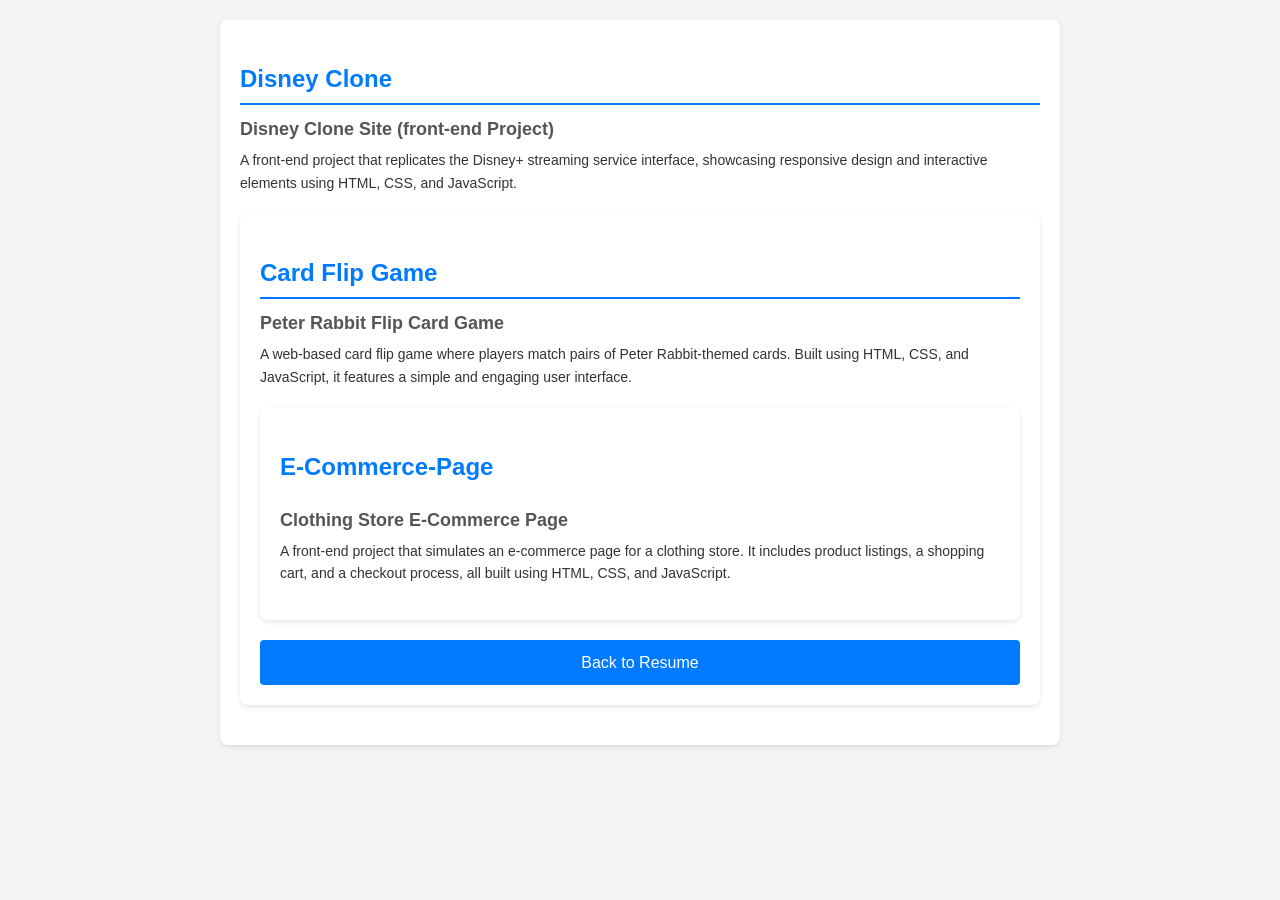
==== projects.html @ a3f88373 "added css" ====
<!DOCTYPE html>
<html lang="en">
<head>
    <meta charset="UTF-8">
    <meta name="viewport" content="width=device-width, initial-scale=1.0">
    <link rel="stylesheet" href="styles.css" />
    <title>Project Folder</title>
</head>
<body>
    

    <main class="container">
        <section class="section">
            <h2>Disney Clone</h2>
            <div class="item">
                <h3>Disney Clone Site (front-end Project)</h3>
                <p>
                    A front-end project that replicates the Disney+ streaming service interface, showcasing responsive design and interactive elements using HTML, CSS, and JavaScript.
                </p>
            </div>
        </section>

        <main class = "container">
            <section class="section">
                <h2>Card Flip Game</h2>
                <div class="item">
                    <h3>Peter Rabbit Flip Card Game</h3>
                    <p>
                        A web-based card flip game where players match pairs of Peter Rabbit-themed cards. Built using HTML, CSS, and JavaScript, it features a simple and engaging user interface.
                    </p>
            </section>

            <section class="container">
                <h2>E-Commerce-Page</h2>
                <div class="item">
                    <h3>Clothing Store E-Commerce Page</h3>
                    <p>
                        A front-end project that simulates an e-commerce page for a clothing store. It includes product listings, a shopping cart, and a checkout process, all built using HTML, CSS, and JavaScript.
                    </p>
                </div>

            </section>
            <a href="index.html" class="resume">Back to Resume</a>
    
</body>
</html>
---- styles.css ----
body {
            font-family: Arial, sans-serif;
            line-height: 1.6;
            margin: 0;
            padding: 0;
            color: #333;
            background-color: #f4f4f4;
        }
        .container {
            max-width: 800px;
            margin: 20px auto;
            padding: 20px;
            background: #fff;
            border-radius: 8px;
            box-shadow: 0 2px 5px rgba(0, 0, 0, 0.1);
        }
        h1,
        h2 {
            color: #007bff;
        }
        .header {
            text-align: center;
        }
        .header h1 {
            margin: 10px 0;
        }
        .contact {
            margin: 10px 0;
            font-size: 14px;
        }
        .contact a {
            color: #007bff;
            text-decoration: none;
        }
        .section {
            margin: 20px 0;
        }
        .section h2 {
            margin-bottom: 10px;
            border-bottom: 2px solid #007bff;
            padding-bottom: 5px;
        }
        .item {
            margin-bottom: 15px;
        }
        .item h3 {
            margin: 0;
            font-size: 18px;
            color: #555;
        }
        .item p {
            margin: 5px 0;
            font-size: 14px;
        }
        .skills ul {
            list-style: none;
            padding: 0;
        }
        .skills ul li {
            display: inline-block;
            background: #007bff;
            color: #fff;
            padding: 5px 10px;
            margin: 5px 5px 5px 0;
            border-radius: 4px;
        }
        .resume {
            display: flex;
            justify-content: center;
            margin-top: 10px;
            padding: 10px 20px;
            background: #007bff;
            color: #fff;
            text-decoration: none;
            border-radius: 4px;
        }
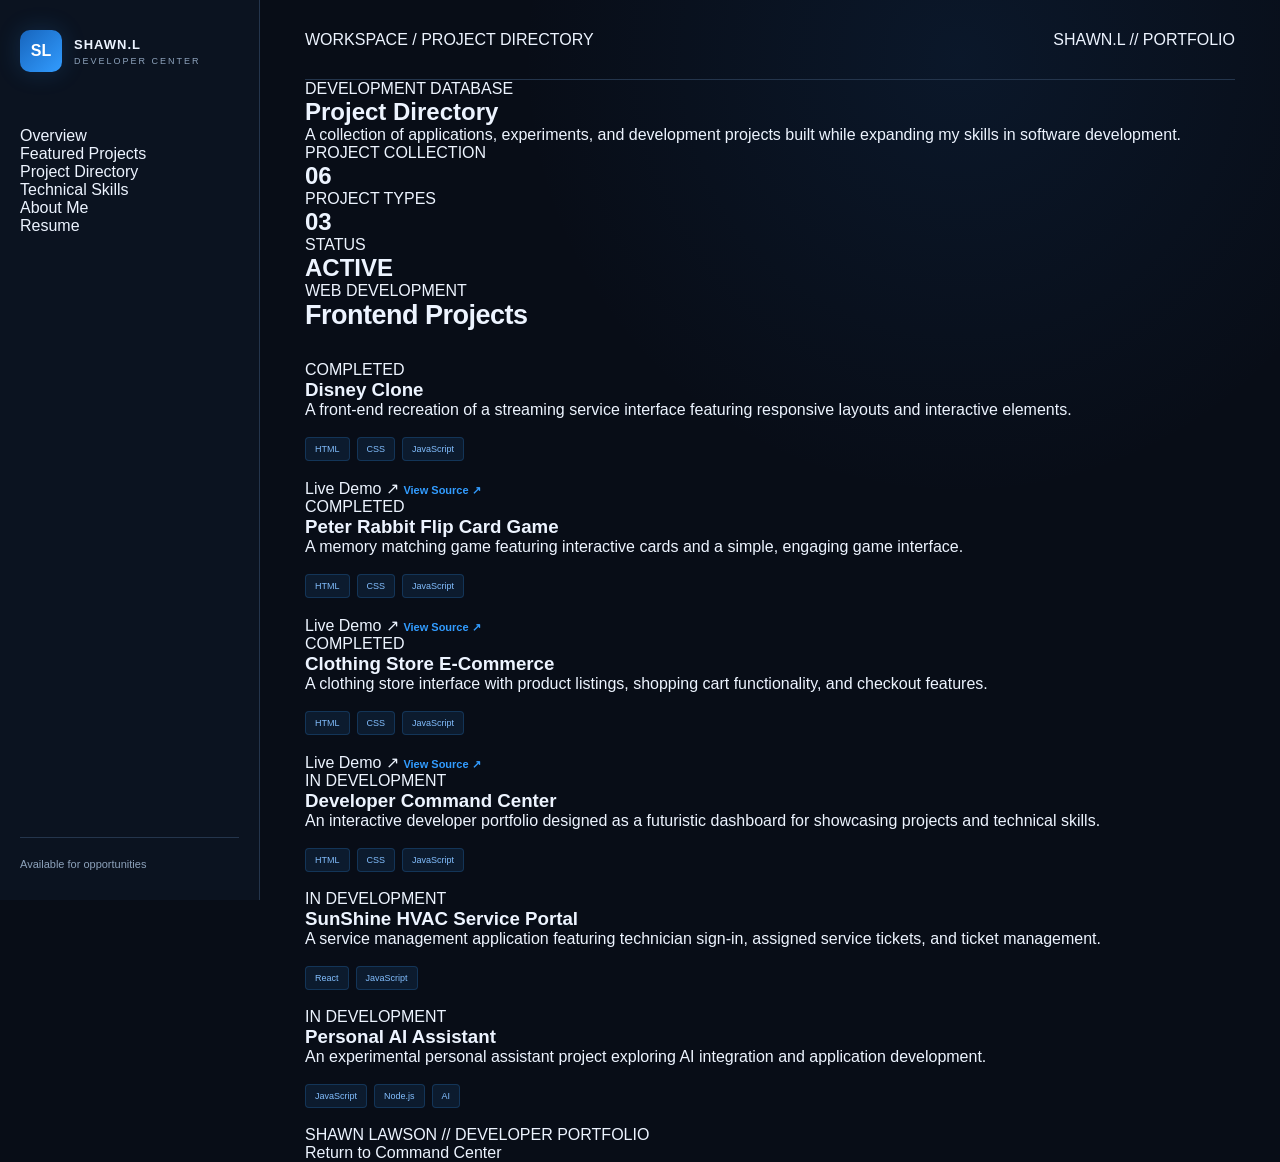
==== commit 6a33a1bd: "changed from RPG to a more future looking portfolio style." ====
--- a/projects.html
+++ b/projects.html
@@ -1,46 +1,269 @@
+
 <!DOCTYPE html>
 <html lang="en">
 <head>
     <meta charset="UTF-8">
     <meta name="viewport" content="width=device-width, initial-scale=1.0">
-    <link rel="stylesheet" href="styles.css" />
-    <title>Project Folder</title>
+
+    <title>Project Directory | Shawn Lawson</title>
+
+    <link rel="stylesheet" href="/css/style.css">
+    <link rel="stylesheet" href="/css/projects.css">
 </head>
+
 <body>
-    
-
-    <main class="container">
-        <section class="section">
-            <h2>Disney Clone</h2>
-            <div class="item">
-                <h3>Disney Clone Site (front-end Project)</h3>
+
+    <div class="dashboard">
+
+        <aside class="sidebar">
+            <div class="brand">
+                <span class="brand-icon">SL</span>
+                <div>
+                    <h2>SHAWN.L</h2>
+                    <p>DEVELOPER CENTER</p>
+                </div>
+            </div>
+
+            <nav class="sidebar-nav">
+                <a href="index.html">Overview</a>
+                <a href="index.html#projects">Featured Projects</a>
+                <a href="projects.html" class="active">Project Directory</a>
+                <a href="index.html#skills">Technical Skills</a>
+                <a href="index.html#about">About Me</a>
+                <a href="resume.html">Resume</a>
+            </nav>
+
+            <div class="sidebar-footer">
+                <span class="status-dot"></span>
+                Available for opportunities
+            </div>
+        </aside>
+
+        <main class="main-content">
+
+            <header class="topbar">
+                <span>WORKSPACE / PROJECT DIRECTORY</span>
+                <span>SHAWN.L // PORTFOLIO</span>
+            </header>
+
+            <section class="directory-hero">
+                <p class="eyebrow">DEVELOPMENT DATABASE</p>
+                <h1>Project Directory</h1>
                 <p>
-                    A front-end project that replicates the Disney+ streaming service interface, showcasing responsive design and interactive elements using HTML, CSS, and JavaScript.
+                    A collection of applications, experiments, and
+                    development projects built while expanding my
+                    skills in software development.
                 </p>
-            </div>
-        </section>
-
-        <main class = "container">
-            <section class="section">
-                <h2>Card Flip Game</h2>
-                <div class="item">
-                    <h3>Peter Rabbit Flip Card Game</h3>
-                    <p>
-                        A web-based card flip game where players match pairs of Peter Rabbit-themed cards. Built using HTML, CSS, and JavaScript, it features a simple and engaging user interface.
-                    </p>
             </section>
 
-            <section class="container">
-                <h2>E-Commerce-Page</h2>
-                <div class="item">
-                    <h3>Clothing Store E-Commerce Page</h3>
-                    <p>
-                        A front-end project that simulates an e-commerce page for a clothing store. It includes product listings, a shopping cart, and a checkout process, all built using HTML, CSS, and JavaScript.
-                    </p>
-                </div>
-
+            <section class="directory-stats">
+                <div class="stat-card">
+                    <span>PROJECT COLLECTION</span>
+                    <h2>06</h2>
+                </div>
+
+                <div class="stat-card">
+                    <span>PROJECT TYPES</span>
+                    <h2>03</h2>
+                </div>
+
+                <div class="stat-card">
+                    <span>STATUS</span>
+                    <h2>ACTIVE</h2>
+                </div>
             </section>
-            <a href="index.html" class="resume">Back to Resume</a>
-    
+
+            <section class="project-section">
+                <div class="section-heading">
+                    <div>
+                        <p class="eyebrow">WEB DEVELOPMENT</p>
+                        <h2>Frontend Projects</h2>
+                    </div>
+                </div>
+
+                <div class="directory-grid">
+
+                    
+<article class="directory-card">
+    <span class="project-status completed">
+        COMPLETED
+    </span>
+
+    <h3>Disney Clone</h3>
+
+    <p>
+        A front-end recreation of a streaming
+        service interface featuring responsive
+        layouts and interactive elements.
+    </p>
+
+    <div class="tech-tags">
+        <span>HTML</span>
+        <span>CSS</span>
+        <span>JavaScript</span>
+    </div>
+
+    <div class="project-actions">
+        <a
+            href="https://slawson25.github.io/final-project/"
+            class="demo-link"
+            target="_blank"
+            rel="noopener noreferrer">
+            Live Demo ↗
+        </a>
+
+        <a
+            href="https://github.com/Slawson25/final-project"
+            class="project-link"
+            target="_blank"
+            rel="noopener noreferrer">
+            View Source ↗
+        </a>
+    </div>
+</article>
+
+
+                    
+<article class="directory-card">
+    <span class="project-status completed">
+        COMPLETED
+    </span>
+
+    <h3>Peter Rabbit Flip Card Game</h3>
+
+    <p>
+        A memory matching game featuring
+        interactive cards and a simple,
+        engaging game interface.
+    </p>
+
+    <div class="tech-tags">
+        <span>HTML</span>
+        <span>CSS</span>
+        <span>JavaScript</span>
+    </div>
+
+    <div class="project-actions">
+        <a
+            href="https://card-flip-game-sepia.vercel.app/"
+            class="demo-link"
+            target="_blank"
+            rel="noopener noreferrer">
+            Live Demo ↗
+        </a>
+
+        <a
+            href="https://github.com/Slawson25/Card-Flip-Game"
+            class="project-link"
+            target="_blank"
+            rel="noopener noreferrer">
+            View Source ↗
+        </a>
+    </div>
+</article>
+
+
+                    
+<article class="directory-card">
+    <span class="project-status completed">
+        COMPLETED
+    </span>
+
+    <h3>Clothing Store E-Commerce</h3>
+
+    <p>
+        A clothing store interface with product
+        listings, shopping cart functionality,
+        and checkout features.
+    </p>
+
+    <div class="tech-tags">
+        <span>HTML</span>
+        <span>CSS</span>
+        <span>JavaScript</span>
+    </div>
+
+    <div class="project-actions">
+        <a
+            href="https://slawson25.github.io/E-Commerce-Page/"
+            class="demo-link"
+            target="_blank"
+            rel="noopener noreferrer">
+            Live Demo ↗
+        </a>
+
+        <a
+            href="https://github.com/Slawson25/E-Commerce-Page"
+            class="project-link"
+            target="_blank"
+            rel="noopener noreferrer">
+            View Source ↗
+        </a>
+    </div>
+</article>
+
+
+                    <article class="directory-card">
+                        <span class="project-status in-progress">
+                            IN DEVELOPMENT
+                        </span>
+                        <h3>Developer Command Center</h3>
+                        <p>
+                            An interactive developer portfolio
+                            designed as a futuristic dashboard
+                            for showcasing projects and technical skills.
+                        </p>
+                        <div class="tech-tags">
+                            <span>HTML</span>
+                            <span>CSS</span>
+                            <span>JavaScript</span>
+                        </div>
+                    </article>
+
+                    <article class="directory-card">
+                        <span class="project-status in-progress">
+                            IN DEVELOPMENT
+                        </span>
+                        <h3>SunShine HVAC Service Portal</h3>
+                        <p>
+                            A service management application
+                            featuring technician sign-in,
+                            assigned service tickets, and
+                            ticket management.
+                        </p>
+                        <div class="tech-tags">
+                            <span>React</span>
+                            <span>JavaScript</span>
+                        </div>
+                    </article>
+
+                    <article class="directory-card">
+                        <span class="project-status in-progress">
+                            IN DEVELOPMENT
+                        </span>
+                        <h3>Personal AI Assistant</h3>
+                        <p>
+                            An experimental personal assistant
+                            project exploring AI integration
+                            and application development.
+                        </p>
+                        <div class="tech-tags">
+                            <span>JavaScript</span>
+                            <span>Node.js</span>
+                            <span>AI</span>
+                        </div>
+                    </article>
+
+                </div>
+            </section>
+
+            <footer class="directory-footer">
+                <p>SHAWN LAWSON // DEVELOPER PORTFOLIO</p>
+                <a href="index.html">Return to Command Center</a>
+            </footer>
+
+        </main>
+    </div>
+
 </body>
-</html>+</html>
--- a/css/style.css
+++ b/css/style.css
@@ -0,0 +1,680 @@
+
+/* =========================================
+   SHAWN LAWSON - DEVELOPER COMMAND CENTER
+========================================= */
+
+:root {
+    --background: #080d17;
+    --sidebar: #0c1422;
+    --panel: #111c2d;
+    --panel-light: #17263a;
+    --border: #24354c;
+    --blue: #329cff;
+    --blue-glow: rgba(50, 156, 255, 0.18);
+    --text: #edf4ff;
+    --muted: #8da2bb;
+    --green: #39d98a;
+}
+
+* {
+    margin: 0;
+    padding: 0;
+    box-sizing: border-box;
+}
+
+html {
+    scroll-behavior: smooth;
+}
+
+body {
+    min-height: 100vh;
+    background:
+        radial-gradient(circle at 75% 5%, rgba(30, 100, 180, 0.12), transparent 30%),
+        var(--background);
+    color: var(--text);
+    font-family: "Segoe UI", Arial, sans-serif;
+}
+
+a {
+    color: inherit;
+    text-decoration: none;
+}
+
+button,
+a {
+    -webkit-tap-highlight-color: transparent;
+}
+
+/* MAIN LAYOUT */
+
+.command-center {
+    display: flex;
+    min-height: 100vh;
+}
+
+/* SIDEBAR */
+
+.sidebar {
+    width: 260px;
+    min-height: 100vh;
+    position: fixed;
+    top: 0;
+    left: 0;
+    display: flex;
+    flex-direction: column;
+    padding: 30px 20px;
+    background: rgba(12, 20, 34, 0.96);
+    border-right: 1px solid var(--border);
+    z-index: 10;
+}
+
+.brand {
+    display: flex;
+    align-items: center;
+    gap: 12px;
+    margin-bottom: 55px;
+}
+
+.brand-icon,
+.profile-avatar {
+    display: flex;
+    align-items: center;
+    justify-content: center;
+    background: linear-gradient(135deg, #1765bd, #329cff);
+    color: white;
+    font-weight: 800;
+    box-shadow: 0 0 25px var(--blue-glow);
+}
+
+.brand-icon {
+    width: 42px;
+    height: 42px;
+    border-radius: 10px;
+}
+
+.brand h2 {
+    font-size: 13px;
+    letter-spacing: 1px;
+}
+
+.brand p {
+    color: var(--muted);
+    font-size: 9px;
+    letter-spacing: 2px;
+    margin-top: 4px;
+}
+
+.nav-label {
+    color: #526a84;
+    font-size: 10px;
+    letter-spacing: 2px;
+    margin: 25px 0 12px;
+}
+
+.sidebar-nav {
+    display: flex;
+    flex-direction: column;
+}
+
+.nav-link {
+    display: flex;
+    align-items: center;
+    gap: 14px;
+    padding: 13px;
+    margin-bottom: 5px;
+    color: var(--muted);
+    font-size: 13px;
+    border-radius: 8px;
+    transition: 0.25s ease;
+}
+
+.nav-link span {
+    color: #526a84;
+    font-size: 11px;
+}
+
+.nav-link:hover,
+.nav-link.active {
+    color: white;
+    background: linear-gradient(
+        90deg,
+        rgba(50, 156, 255, 0.18),
+        transparent
+    );
+    border-left: 3px solid var(--blue);
+}
+
+.sidebar-footer {
+    margin-top: auto;
+    padding-top: 20px;
+    border-top: 1px solid var(--border);
+    color: var(--muted);
+    font-size: 11px;
+}
+
+/* STATUS INDICATORS */
+
+.status-indicator {
+    display: inline-block;
+    width: 8px;
+    height: 8px;
+    margin-right: 7px;
+    background: var(--green);
+    border-radius: 50%;
+    box-shadow: 0 0 10px var(--green);
+    animation: pulse 2s infinite;
+}
+
+@keyframes pulse {
+    0%, 100% {
+        opacity: 1;
+        box-shadow: 0 0 10px var(--green);
+    }
+
+    50% {
+        opacity: 0.5;
+        box-shadow: 0 0 3px var(--green);
+    }
+}
+
+/* MAIN CONTENT */
+
+.main-content {
+    width: calc(100% - 260px);
+    max-width: 1600px;
+    margin-left: 260px;
+    padding: 0 45px;
+}
+
+/* TOP BAR */
+
+.topbar {
+    min-height: 80px;
+    display: flex;
+    align-items: center;
+    justify-content: space-between;
+    border-bottom: 1px solid var(--border);
+}
+
+.breadcrumb {
+    color: var(--muted);
+    font-size: 10px;
+    letter-spacing: 2px;
+}
+
+.system-status {
+    color: var(--green);
+    font-size: 10px;
+    letter-spacing: 1px;
+}
+
+/* HERO SECTION */
+
+.hero-section {
+    display: grid;
+    grid-template-columns: 1.5fr 0.8fr;
+    align-items: center;
+    gap: 45px;
+    padding: 75px 0;
+}
+
+.section-eyebrow {
+    color: var(--blue);
+    font-size: 10px;
+    letter-spacing: 3px;
+    margin-bottom: 16px;
+}
+
+.hero-content h1 {
+    max-width: 700px;
+    font-size: clamp(36px, 4.5vw, 60px);
+    line-height: 1.12;
+    letter-spacing: -2px;
+}
+
+.hero-content h1 span {
+    display: block;
+    color: var(--blue);
+    text-shadow: 0 0 30px var(--blue-glow);
+}
+
+.hero-description {
+    max-width: 500px;
+    margin-top: 25px;
+    color: var(--muted);
+    font-size: 15px;
+    line-height: 1.8;
+}
+
+.hero-actions {
+    display: flex;
+    flex-wrap: wrap;
+    gap: 14px;
+    margin-top: 30px;
+}
+
+.primary-button,
+.secondary-button {
+    display: inline-flex;
+    align-items: center;
+    justify-content: center;
+    padding: 13px 20px;
+    border-radius: 6px;
+    font-size: 12px;
+    font-weight: 700;
+    transition: 0.25s ease;
+}
+
+.primary-button {
+    color: white;
+    background: var(--blue);
+    box-shadow: 0 0 20px var(--blue-glow);
+}
+
+.primary-button:hover {
+    background: #58adff;
+    transform: translateY(-3px);
+}
+
+.secondary-button {
+    border: 1px solid var(--border);
+    color: var(--text);
+}
+
+.secondary-button:hover {
+    border-color: var(--blue);
+    color: var(--blue);
+}
+
+/* PROFILE PANEL */
+
+.profile-panel {
+    padding: 25px;
+    background: linear-gradient(145deg, #17263a, #101a29);
+    border: 1px solid var(--border);
+    border-radius: 12px;
+    box-shadow: 0 15px 50px rgba(0, 0, 0, 0.25);
+    transition: 0.3s ease;
+}
+
+.profile-panel:hover {
+    border-color: var(--blue);
+    box-shadow: 0 0 30px var(--blue-glow);
+    transform: translateY(-4px);
+}
+
+.panel-header {
+    display: flex;
+    justify-content: space-between;
+    color: var(--muted);
+    font-size: 9px;
+    letter-spacing: 2px;
+}
+
+.panel-dots {
+    color: var(--blue);
+}
+
+.profile-avatar {
+    width: 75px;
+    height: 75px;
+    margin: 30px auto 18px;
+    border: 3px solid #6ab5ff;
+    border-radius: 50%;
+    font-size: 25px;
+    box-shadow: 0 0 25px var(--blue-glow);
+}
+
+.profile-panel h2,
+.profile-panel > p {
+    text-align: center;
+}
+
+.profile-panel h2 {
+    font-size: 20px;
+}
+
+.profile-panel > p {
+    margin-top: 6px;
+    color: var(--muted);
+    font-size: 12px;
+}
+
+.profile-divider {
+    height: 1px;
+    margin: 25px 0;
+    background: var(--border);
+}
+
+.profile-detail {
+    display: flex;
+    flex-direction: column;
+    gap: 6px;
+    margin-bottom: 18px;
+}
+
+.profile-detail span {
+    color: var(--muted);
+    font-size: 9px;
+    letter-spacing: 1px;
+}
+
+.profile-detail strong {
+    font-size: 12px;
+}
+
+.online-text {
+    color: var(--green);
+}
+
+/* CONTENT SECTIONS */
+
+.content-section {
+    padding: 40px 0 65px;
+    border-top: 1px solid var(--border);
+}
+
+.section-heading {
+    display: flex;
+    align-items: end;
+    justify-content: space-between;
+    gap: 15px;
+    margin-bottom: 30px;
+}
+
+.section-heading h2,
+.about-section h2 {
+    font-size: 27px;
+    letter-spacing: -0.5px;
+}
+
+.text-link {
+    color: var(--blue);
+    font-size: 12px;
+    transition: 0.2s ease;
+}
+
+.text-link:hover {
+    color: white;
+}
+
+/* PROJECT CARDS */
+
+.project-grid {
+    display: grid;
+    grid-template-columns: repeat(2, minmax(0, 1fr));
+    gap: 20px;
+}
+
+.project-card {
+    padding: 22px;
+    background: var(--panel);
+    border: 1px solid var(--border);
+    border-radius: 10px;
+    transition: 0.3s ease;
+}
+
+.project-card:hover {
+    transform: translateY(-6px);
+    border-color: var(--blue);
+    box-shadow: 0 10px 35px var(--blue-glow);
+}
+
+.project-topline {
+    display: flex;
+    justify-content: space-between;
+    color: var(--muted);
+    font-size: 9px;
+    letter-spacing: 1px;
+}
+
+.project-number {
+    color: var(--blue);
+}
+
+.project-visual {
+    height: 150px;
+    display: flex;
+    align-items: center;
+    justify-content: center;
+    margin: 22px 0;
+    overflow: hidden;
+    border-radius: 7px;
+    background:
+        radial-gradient(circle, rgba(50, 156, 255, 0.3), transparent 65%),
+        linear-gradient(135deg, #152f4c, #0b1423);
+}
+
+.project-visual span {
+    color: #8dc9ff;
+    font-size: 34px;
+    font-weight: 800;
+    letter-spacing: 5px;
+    text-shadow: 0 0 25px var(--blue);
+}
+
+.visual-blue {
+    background:
+        radial-gradient(circle, rgba(43, 119, 255, 0.35), transparent 65%),
+        linear-gradient(135deg, #172d54, #0b1423);
+}
+
+.project-card h3 {
+    font-size: 19px;
+    margin-bottom: 12px;
+}
+
+.project-card > p {
+    min-height: 65px;
+    color: var(--muted);
+    font-size: 12px;
+    line-height: 1.7;
+}
+
+.tech-tags {
+    display: flex;
+    flex-wrap: wrap;
+    gap: 7px;
+    margin: 18px 0;
+}
+
+.tech-tags span {
+    padding: 6px 9px;
+    color: #83bfff;
+    background: rgba(50, 156, 255, 0.1);
+    border: 1px solid rgba(50, 156, 255, 0.2);
+    border-radius: 4px;
+    font-size: 9px;
+}
+
+.project-link {
+    display: inline-block;
+    margin-top: 5px;
+    color: var(--blue);
+    font-size: 11px;
+    font-weight: 700;
+}
+
+.project-link:hover {
+    color: white;
+}
+
+/* SKILLS */
+
+.skills-grid {
+    display: grid;
+    grid-template-columns: repeat(4, minmax(0, 1fr));
+    gap: 13px;
+}
+
+.skill-card {
+    padding: 20px 10px;
+    text-align: center;
+    color: #b8d9fa;
+    background: var(--panel);
+    border: 1px solid var(--border);
+    border-radius: 7px;
+    font-size: 12px;
+    transition: 0.25s ease;
+}
+
+.skill-card:hover {
+    color: white;
+    border-color: var(--blue);
+    background: var(--panel-light);
+    box-shadow: 0 0 18px var(--blue-glow);
+    transform: translateY(-3px);
+}
+
+/* ABOUT */
+
+.about-section {
+    max-width: 850px;
+}
+
+.about-section h2 {
+    margin-bottom: 18px;
+    line-height: 1.3;
+}
+
+.about-section > p:last-child {
+    color: var(--muted);
+    font-size: 14px;
+    line-height: 1.9;
+}
+
+/* FOOTER */
+
+.main-footer {
+    display: flex;
+    align-items: center;
+    justify-content: space-between;
+    gap: 20px;
+    padding: 30px 0 45px;
+    border-top: 1px solid var(--border);
+}
+
+.main-footer h3 {
+    margin-bottom: 7px;
+    font-size: 18px;
+}
+
+.main-footer p {
+    color: var(--muted);
+    font-size: 12px;
+}
+
+.main-footer > a {
+    color: var(--blue);
+    font-size: 12px;
+}
+
+/* RESPONSIVE DESIGN */
+
+@media (max-width: 1100px) {
+    .main-content {
+        padding: 0 30px;
+    }
+
+    .hero-section {
+        grid-template-columns: 1fr 0.8fr;
+        gap: 25px;
+    }
+
+    .skills-grid {
+        grid-template-columns: repeat(3, minmax(0, 1fr));
+    }
+}
+
+@media (max-width: 800px) {
+    .sidebar {
+        width: 100%;
+        min-height: auto;
+        height: auto;
+        position: relative;
+        padding: 15px 20px;
+        border-right: none;
+        border-bottom: 1px solid var(--border);
+    }
+
+    .brand {
+        margin-bottom: 15px;
+    }
+
+    .sidebar-nav {
+        flex-direction: row;
+        flex-wrap: wrap;
+        gap: 5px;
+    }
+
+    .nav-label {
+        display: none;
+    }
+
+    .nav-link {
+        padding: 9px;
+        margin: 0;
+        font-size: 11px;
+    }
+
+    .sidebar-footer {
+        display: none;
+    }
+
+    .command-center {
+        flex-direction: column;
+    }
+
+    .main-content {
+        width: 100%;
+        margin-left: 0;
+        padding: 0 22px;
+    }
+
+    .hero-section {
+        grid-template-columns: 1fr;
+        padding: 50px 0;
+    }
+
+    .profile-panel {
+        max-width: 420px;
+        width: 100%;
+    }
+}
+
+@media (max-width: 550px) {
+    .main-content {
+        padding: 0 16px;
+    }
+
+    .topbar {
+        min-height: 65px;
+    }
+
+    .hero-content h1 {
+        font-size: 37px;
+    }
+
+    .hero-actions {
+        flex-direction: column;
+        align-items: stretch;
+    }
+
+    .section-heading {
+        align-items: flex-start;
+        flex-direction: column;
+    }
+
+    .project-grid {
+        grid-template-columns: 1fr;
+    }
+
+    .skills-grid {
+        grid-template-columns: repeat(2, minmax(0, 1fr));
+    }
+
+    .main-footer {
+        align-items: flex-start;
+        flex-direction: column;
+    }
+}
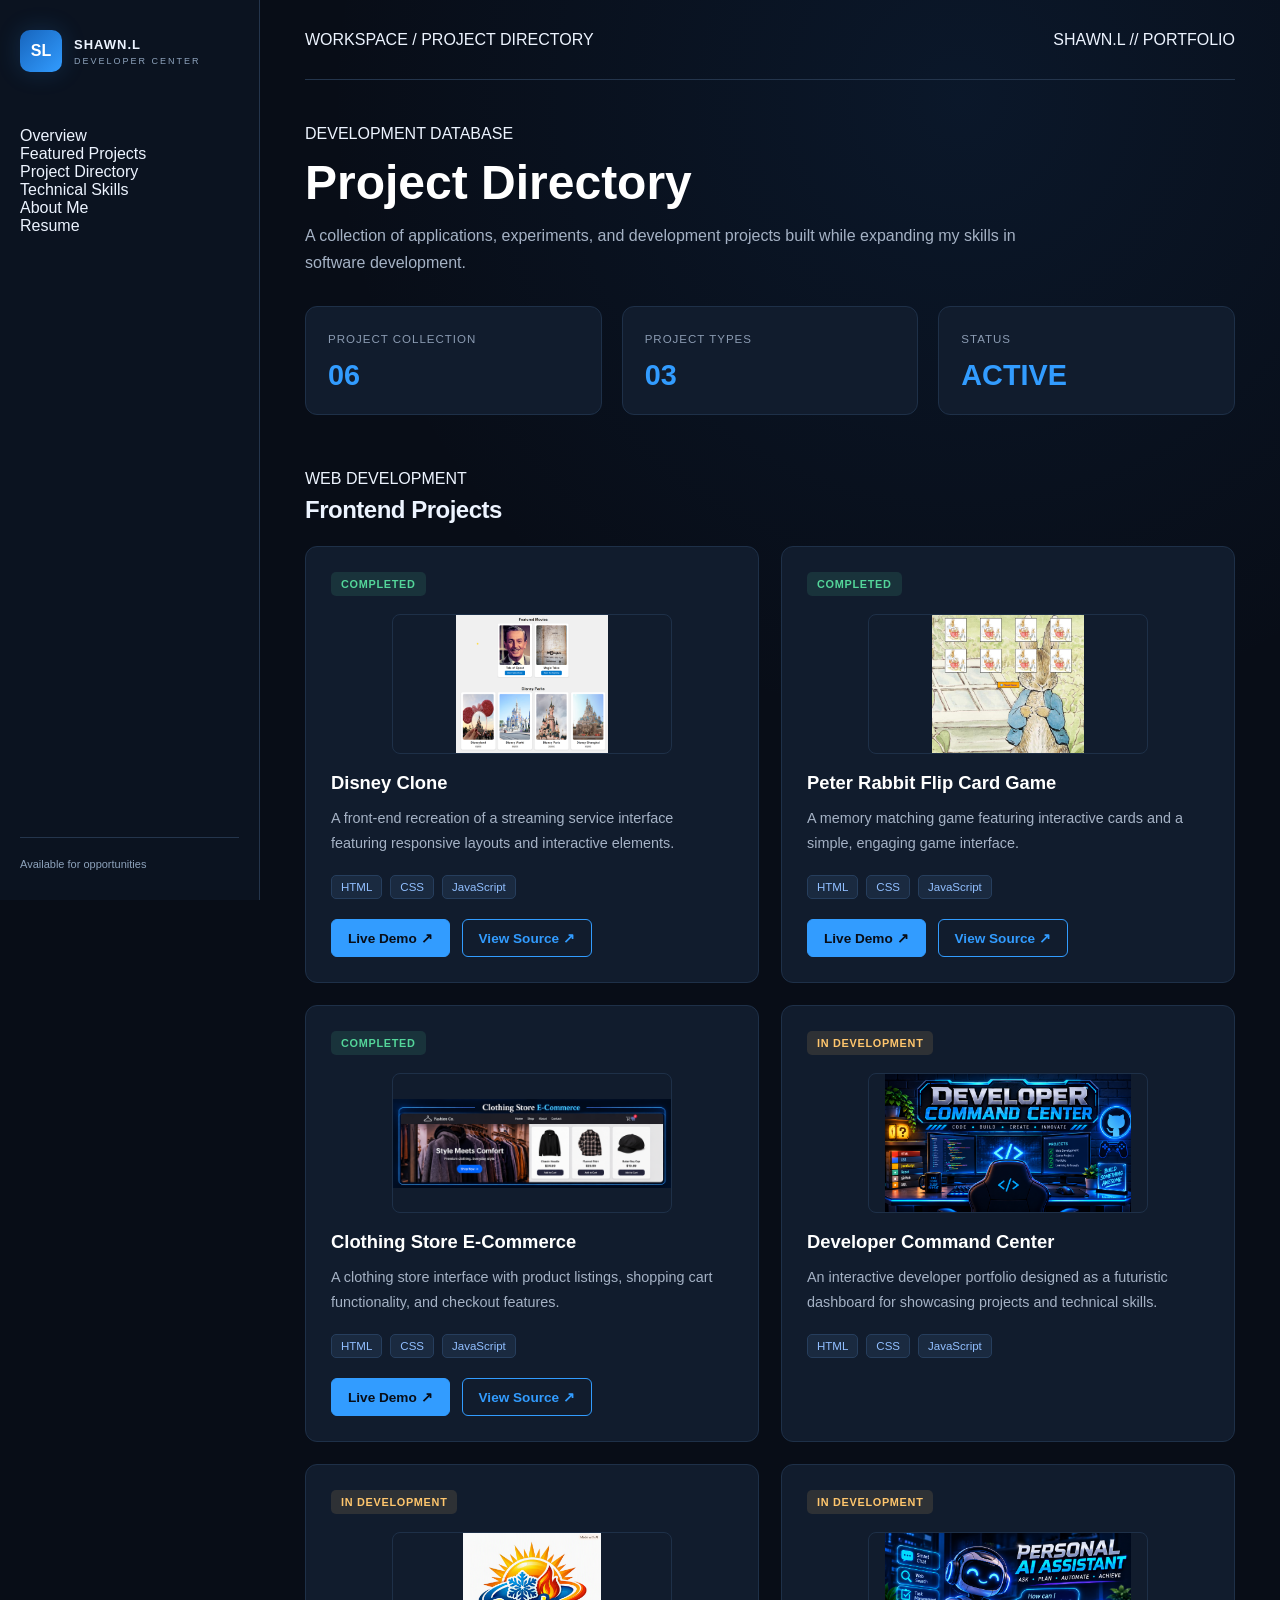
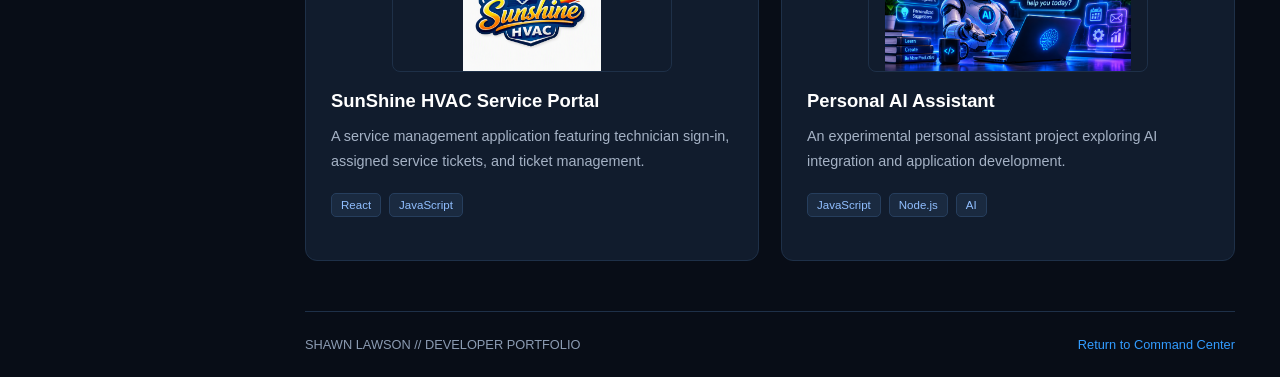
==== commit ee8948cc: "added some thumb nails to the projects, so people can see what they are opening up." ====
--- a/projects.html
+++ b/projects.html
@@ -89,6 +89,11 @@
         COMPLETED
     </span>
 
+    <img
+        class="project-preview"
+        src="assets/disney-clone-preview.png"
+        alt="Disney Clone project preview">
+
     <h3>Disney Clone</h3>
 
     <p>
@@ -129,6 +134,11 @@
         COMPLETED
     </span>
 
+    <img
+        class="project-preview"
+        src="assets/peter-rabbit-game-preview.png"
+        alt="peter-rabbit-game">
+
     <h3>Peter Rabbit Flip Card Game</h3>
 
     <p>
@@ -169,6 +179,11 @@
         COMPLETED
     </span>
 
+    <img
+        class="project-preview"
+        src="assets/clothing-store-preview.png"
+        alt="clothing-store">
+
     <h3>Clothing Store E-Commerce</h3>
 
     <p>
@@ -207,6 +222,12 @@
                         <span class="project-status in-progress">
                             IN DEVELOPMENT
                         </span>
+
+                        <img
+        class="project-preview"
+        src="assets/Neon Developer Command Center.png"
+        alt="Neon Developer">
+
                         <h3>Developer Command Center</h3>
                         <p>
                             An interactive developer portfolio
@@ -224,6 +245,12 @@
                         <span class="project-status in-progress">
                             IN DEVELOPMENT
                         </span>
+
+                        <img
+        class="project-preview"
+        src="assets/custom-HVAC.png"
+        alt="custom-hvac">
+
                         <h3>SunShine HVAC Service Portal</h3>
                         <p>
                             A service management application
@@ -241,6 +268,12 @@
                         <span class="project-status in-progress">
                             IN DEVELOPMENT
                         </span>
+
+                        <img
+        class="project-preview"
+        src="assets/Personal AI Assistant Neon Workspace.png"
+        alt="Personal AI Assistant">
+                        
                         <h3>Personal AI Assistant</h3>
                         <p>
                             An experimental personal assistant
--- a/css/style.css
+++ b/css/style.css
@@ -198,7 +198,7 @@
 
 .breadcrumb {
     color: var(--muted);
-    font-size: 10px;
+    font-size: 12px;
     letter-spacing: 2px;
 }
 
@@ -556,12 +556,12 @@
 
 .main-footer h3 {
     margin-bottom: 7px;
-    font-size: 18px;
+    font-size: 20px;
 }
 
 .main-footer p {
     color: var(--muted);
-    font-size: 12px;
+    font-size: 14px;
 }
 
 .main-footer > a {
--- a/css/projects.css
+++ b/css/projects.css
@@ -0,0 +1,248 @@
+
+/* =================================
+   PROJECT DIRECTORY
+================================= */
+
+.directory-hero {
+    margin: 45px 0 30px;
+    max-width: 750px;
+}
+
+.directory-hero h1 {
+    font-size: clamp(2rem, 4vw, 3rem);
+    margin: 12px 0;
+    color: #ffffff;
+}
+
+.directory-hero > p:last-child {
+    color: #a5b2c5;
+    line-height: 1.7;
+}
+
+.directory-stats {
+    display: grid;
+    grid-template-columns: repeat(3, 1fr);
+    gap: 20px;
+    margin-bottom: 55px;
+}
+
+.stat-card {
+    background: #111c2d;
+    border: 1px solid #1e3048;
+    border-radius: 12px;
+    padding: 22px;
+}
+
+.stat-card span {
+    color: #8b9bb2;
+    font-size: 0.72rem;
+    letter-spacing: 1px;
+}
+
+.stat-card h2 {
+    color: #329cff;
+    font-size: 1.8rem;
+    margin-top: 12px;
+}
+
+.project-section {
+    margin-bottom: 50px;
+}
+
+.section-heading {
+    margin-bottom: 22px;
+}
+
+.section-heading h2 {
+    font-size: 1.5rem;
+    margin-top: 8px;
+}
+
+.directory-grid {
+    display: grid;
+    grid-template-columns: repeat(2, minmax(0, 1fr));
+    gap: 22px;
+}
+
+.directory-card {
+    background: #111c2d;
+    border: 1px solid #1e3048;
+    border-radius: 12px;
+    padding: 25px;
+    transition: border-color 0.2s ease, transform 0.2s ease;
+}
+
+.directory-card:hover {
+    border-color: #329cff;
+    transform: translateY(-4px);
+}
+
+.directory-card h3 {
+    color: #ffffff;
+    font-size: 1.15rem;
+    margin: 18px 0 12px;
+}
+
+.directory-card p {
+    color: #a5b2c5;
+    line-height: 1.7;
+    font-size: 0.9rem;
+    margin-bottom: 20px;
+}
+
+.project-status {
+    display: inline-block;
+    padding: 6px 10px;
+    border-radius: 5px;
+    font-size: 0.68rem;
+    font-weight: 700;
+    letter-spacing: 0.7px;
+}
+
+.project-status.completed {
+    color: #54d69a;
+    background: rgba(84, 214, 154, 0.12);
+}
+
+.project-status.in-progress {
+    color: #ffc66d;
+    background: rgba(255, 198, 109, 0.12);
+}
+
+.tech-tags {
+    display: flex;
+    flex-wrap: wrap;
+    gap: 8px;
+}
+
+.tech-tags span {
+    background: #1a2a40;
+    color: #91bfff;
+    border: 1px solid #263e5d;
+    border-radius: 5px;
+    padding: 5px 9px;
+    font-size: 0.72rem;
+}
+
+.directory-footer {
+    border-top: 1px solid #1e3048;
+    padding: 25px 0;
+    margin-top: 45px;
+    display: flex;
+    justify-content: space-between;
+    gap: 15px;
+    flex-wrap: wrap;
+    color: #8b9bb2;
+    font-size: 0.8rem;
+}
+
+.directory-footer a {
+    color: #329cff;
+    text-decoration: none;
+}
+
+.directory-footer a:hover {
+    color: #ffffff;
+}
+
+/* RESPONSIVE LAYOUT */
+
+@media (max-width: 800px) {
+    .directory-grid {
+        grid-template-columns: 1fr;
+    }
+
+    .directory-stats {
+        gap: 12px;
+    }
+
+    .stat-card {
+        padding: 15px;
+    }
+}
+
+@media (max-width: 550px) {
+    .directory-stats {
+        grid-template-columns: 1fr;
+    }
+
+    .directory-footer {
+        flex-direction: column;
+    }
+}
+
+
+/* PROJECT SOURCE LINKS */
+
+.project-link {
+    display: inline-flex;
+    align-items: center;
+    margin-top: 20px;
+    padding: 10px 16px;
+    border: 1px solid #329cff;
+    border-radius: 6px;
+    color: #329cff;
+    font-size: 0.85rem;
+    font-weight: 600;
+    text-decoration: none;
+    transition: all 0.2s ease;
+}
+
+.project-link:hover {
+    background: #329cff;
+    color: #080d17;
+    box-shadow: 0 0 15px rgba(50, 156, 255, 0.3);
+}
+
+.project-actions {
+    display: flex;
+    flex-wrap: wrap;
+    gap: 12px;
+    margin-top: 20px;
+}
+
+.project-actions a {
+    display: inline-flex;
+    align-items: center;
+    padding: 10px 16px;
+    border-radius: 6px;
+    font-size: 0.85rem;
+    font-weight: 600;
+    text-decoration: none;
+    transition: all 0.2s ease;
+}
+
+.demo-link {
+    background: #329cff;
+    border: 1px solid #329cff;
+    color: #080d17;
+}
+
+.demo-link:hover {
+    background: #65b5ff;
+    box-shadow: 0 0 15px rgba(50, 156, 255, 0.3);
+}
+
+.project-actions .project-link {
+    margin-top: 0;
+}
+
+/* RESPONSIVE PROJECT PREVIEW IMAGES */
+/* PROJECT PREVIEW IMAGES */
+
+.directory-card {
+    min-width: 0;
+    overflow: hidden;
+}
+
+.directory-card img.project-preview {
+    display: block;
+    width: 280px;
+    max-width: 100%;
+    height: 140px;
+    object-fit: contain;
+    margin: 18px auto;
+    border-radius: 8px;
+    border: 1px solid #1e3048;
+    box-sizing: border-box;
+}
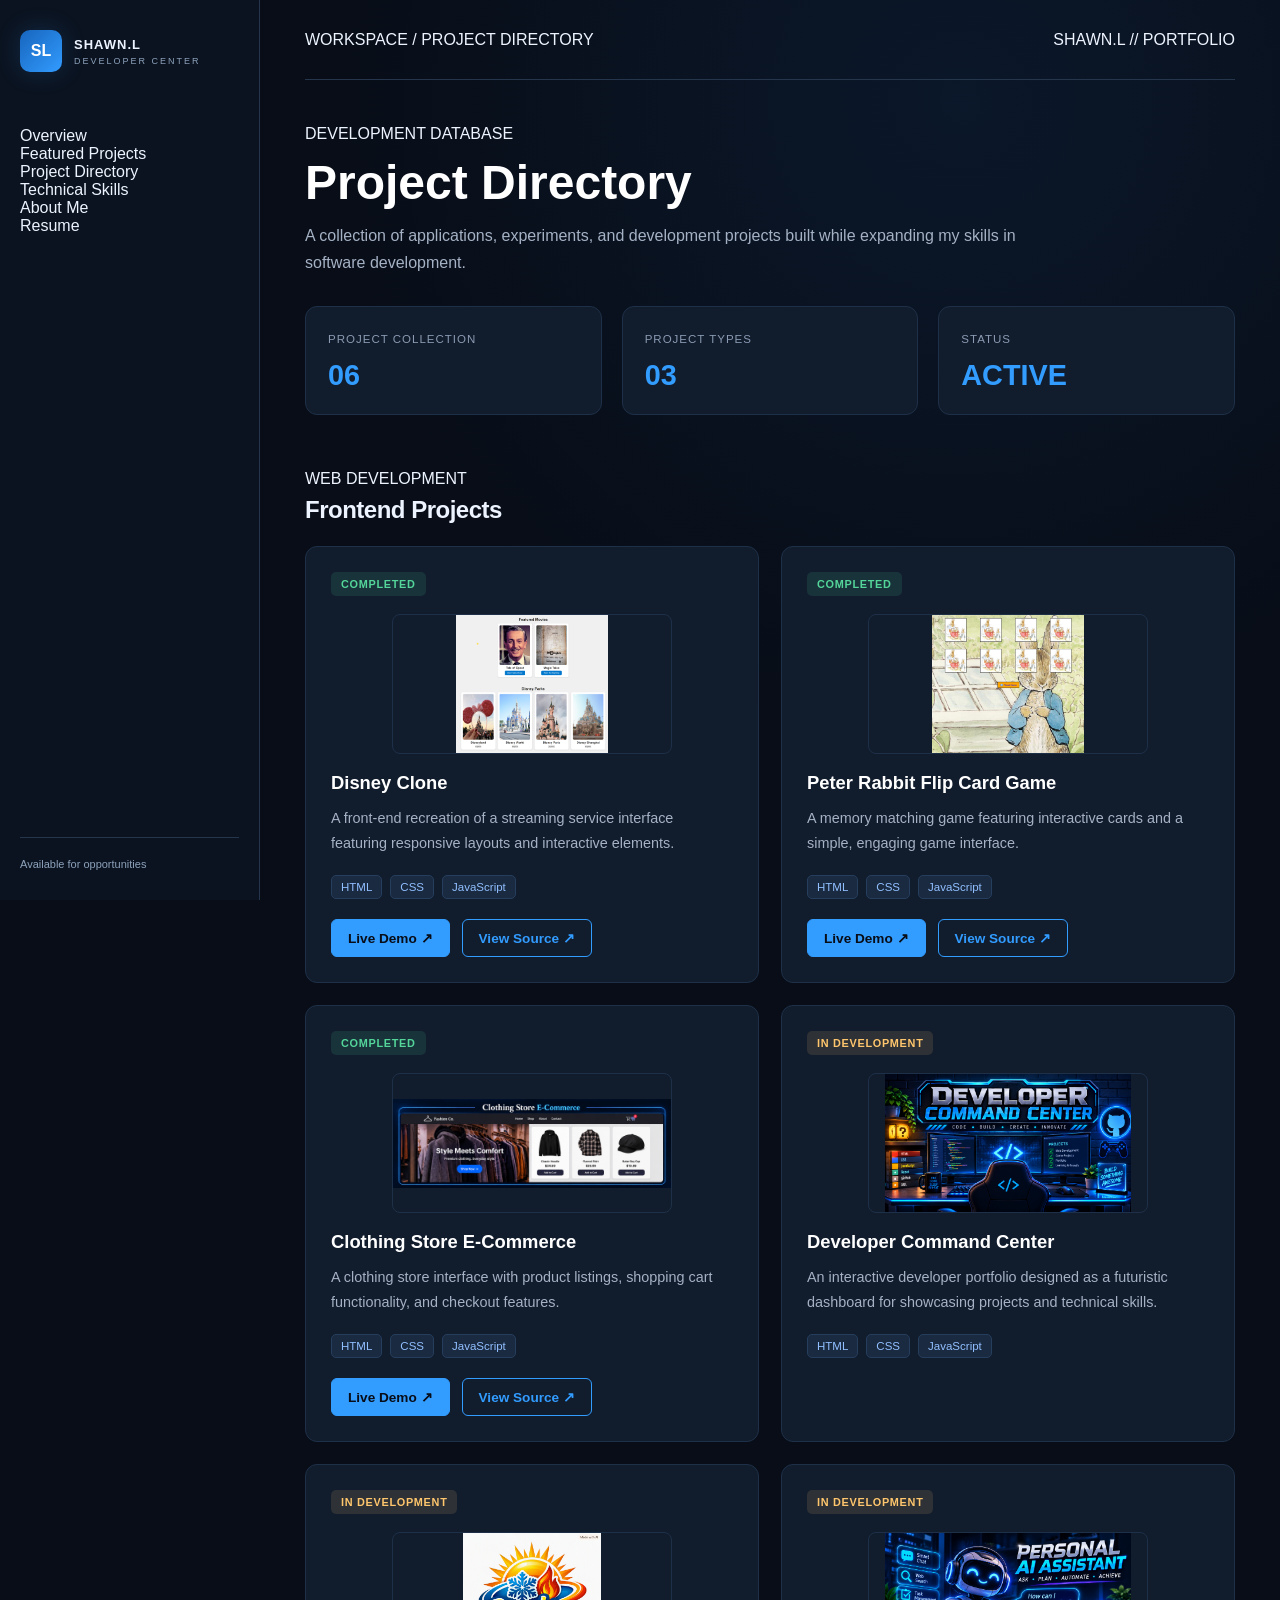
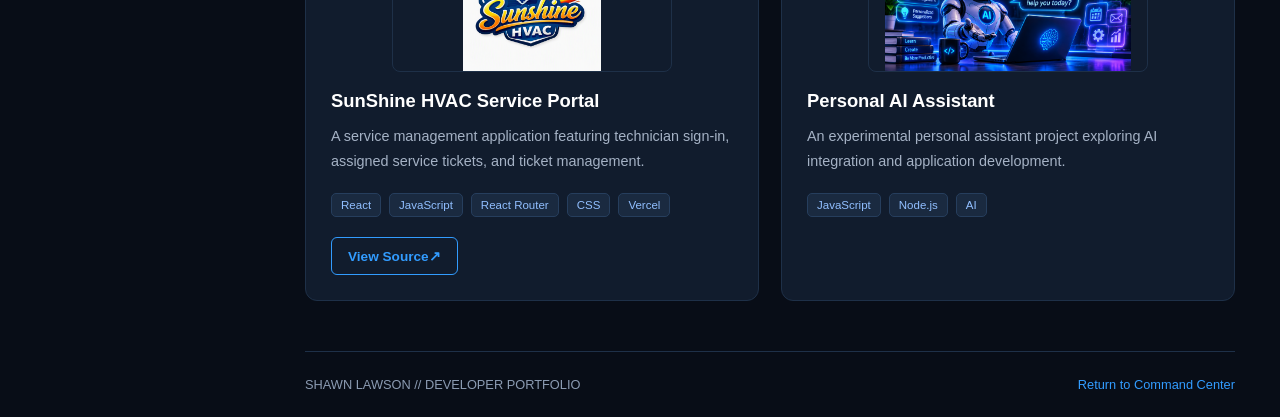
==== commit ef6bb77a: "added some actions to the hvac-portal and the view source." ====
--- a/projects.html
+++ b/projects.html
@@ -1,6 +1,6 @@
-
 <!DOCTYPE html>
 <html lang="en">
+
 <head>
     <meta charset="UTF-8">
     <meta name="viewport" content="width=device-width, initial-scale=1.0">
@@ -83,139 +83,113 @@
 
                 <div class="directory-grid">
 
-                    
-<article class="directory-card">
-    <span class="project-status completed">
-        COMPLETED
-    </span>
-
-    <img
-        class="project-preview"
-        src="assets/disney-clone-preview.png"
-        alt="Disney Clone project preview">
-
-    <h3>Disney Clone</h3>
-
-    <p>
-        A front-end recreation of a streaming
-        service interface featuring responsive
-        layouts and interactive elements.
-    </p>
-
-    <div class="tech-tags">
-        <span>HTML</span>
-        <span>CSS</span>
-        <span>JavaScript</span>
-    </div>
-
-    <div class="project-actions">
-        <a
-            href="https://slawson25.github.io/final-project/"
-            class="demo-link"
-            target="_blank"
-            rel="noopener noreferrer">
-            Live Demo ↗
-        </a>
-
-        <a
-            href="https://github.com/Slawson25/final-project"
-            class="project-link"
-            target="_blank"
-            rel="noopener noreferrer">
-            View Source ↗
-        </a>
-    </div>
-</article>
-
-
-                    
-<article class="directory-card">
-    <span class="project-status completed">
-        COMPLETED
-    </span>
-
-    <img
-        class="project-preview"
-        src="assets/peter-rabbit-game-preview.png"
-        alt="peter-rabbit-game">
-
-    <h3>Peter Rabbit Flip Card Game</h3>
-
-    <p>
-        A memory matching game featuring
-        interactive cards and a simple,
-        engaging game interface.
-    </p>
-
-    <div class="tech-tags">
-        <span>HTML</span>
-        <span>CSS</span>
-        <span>JavaScript</span>
-    </div>
-
-    <div class="project-actions">
-        <a
-            href="https://card-flip-game-sepia.vercel.app/"
-            class="demo-link"
-            target="_blank"
-            rel="noopener noreferrer">
-            Live Demo ↗
-        </a>
-
-        <a
-            href="https://github.com/Slawson25/Card-Flip-Game"
-            class="project-link"
-            target="_blank"
-            rel="noopener noreferrer">
-            View Source ↗
-        </a>
-    </div>
-</article>
-
-
-                    
-<article class="directory-card">
-    <span class="project-status completed">
-        COMPLETED
-    </span>
-
-    <img
-        class="project-preview"
-        src="assets/clothing-store-preview.png"
-        alt="clothing-store">
-
-    <h3>Clothing Store E-Commerce</h3>
-
-    <p>
-        A clothing store interface with product
-        listings, shopping cart functionality,
-        and checkout features.
-    </p>
-
-    <div class="tech-tags">
-        <span>HTML</span>
-        <span>CSS</span>
-        <span>JavaScript</span>
-    </div>
-
-    <div class="project-actions">
-        <a
-            href="https://slawson25.github.io/E-Commerce-Page/"
-            class="demo-link"
-            target="_blank"
-            rel="noopener noreferrer">
-            Live Demo ↗
-        </a>
-
-        <a
-            href="https://github.com/Slawson25/E-Commerce-Page"
-            class="project-link"
-            target="_blank"
-            rel="noopener noreferrer">
-            View Source ↗
-        </a>
-    </div>
-</article>
+
+                    <article class="directory-card">
+                        <span class="project-status completed">
+                            COMPLETED
+                        </span>
+
+                        <img class="project-preview" src="assets/disney-clone-preview.png"
+                            alt="Disney Clone project preview">
+
+                        <h3>Disney Clone</h3>
+
+                        <p>
+                            A front-end recreation of a streaming
+                            service interface featuring responsive
+                            layouts and interactive elements.
+                        </p>
+
+                        <div class="tech-tags">
+                            <span>HTML</span>
+                            <span>CSS</span>
+                            <span>JavaScript</span>
+                        </div>
+
+                        <div class="project-actions">
+                            <a href="https://slawson25.github.io/final-project/" class="demo-link" target="_blank"
+                                rel="noopener noreferrer">
+                                Live Demo ↗
+                            </a>
+
+                            <a href="https://github.com/Slawson25/final-project" class="project-link" target="_blank"
+                                rel="noopener noreferrer">
+                                View Source ↗
+                            </a>
+                        </div>
+                    </article>
+
+
+
+                    <article class="directory-card">
+                        <span class="project-status completed">
+                            COMPLETED
+                        </span>
+
+                        <img class="project-preview" src="assets/peter-rabbit-game-preview.png" alt="peter-rabbit-game">
+
+                        <h3>Peter Rabbit Flip Card Game</h3>
+
+                        <p>
+                            A memory matching game featuring
+                            interactive cards and a simple,
+                            engaging game interface.
+                        </p>
+
+                        <div class="tech-tags">
+                            <span>HTML</span>
+                            <span>CSS</span>
+                            <span>JavaScript</span>
+                        </div>
+
+                        <div class="project-actions">
+                            <a href="https://card-flip-game-sepia.vercel.app/" class="demo-link" target="_blank"
+                                rel="noopener noreferrer">
+                                Live Demo ↗
+                            </a>
+
+                            <a href="https://github.com/Slawson25/Card-Flip-Game" class="project-link" target="_blank"
+                                rel="noopener noreferrer">
+                                View Source ↗
+                            </a>
+                        </div>
+                    </article>
+
+
+
+                    <article class="directory-card">
+                        <span class="project-status completed">
+                            COMPLETED
+                        </span>
+
+                        <img class="project-preview" src="assets/clothing-store-preview.png" alt="clothing-store">
+
+                        <h3>Clothing Store E-Commerce</h3>
+
+                        <p>
+                            A clothing store interface with product
+                            listings, shopping cart functionality,
+                            and checkout features.
+                        </p>
+
+                        <div class="tech-tags">
+                            <span>HTML</span>
+                            <span>CSS</span>
+                            <span>JavaScript</span>
+                        </div>
+
+                        <div class="project-actions">
+                            <a href="https://slawson25.github.io/E-Commerce-Page/" class="demo-link" target="_blank"
+                                rel="noopener noreferrer">
+                                Live Demo ↗
+                            </a>
+
+                            <a href="https://github.com/Slawson25/E-Commerce-Page" class="project-link" target="_blank"
+                                rel="noopener noreferrer">
+                                View Source ↗
+                            </a>
+                        </div>
+                    </article>
 
 
                     <article class="directory-card">
@@ -223,10 +197,8 @@
                             IN DEVELOPMENT
                         </span>
 
-                        <img
-        class="project-preview"
-        src="assets/Neon Developer Command Center.png"
-        alt="Neon Developer">
+                        <img class="project-preview" src="assets/Neon Developer Command Center.png"
+                            alt="Neon Developer">
 
                         <h3>Developer Command Center</h3>
                         <p>
@@ -246,10 +218,7 @@
                             IN DEVELOPMENT
                         </span>
 
-                        <img
-        class="project-preview"
-        src="assets/custom-HVAC.png"
-        alt="custom-hvac">
+                        <img class="project-preview" src="assets/custom-HVAC.png" alt="custom-hvac">
 
                         <h3>SunShine HVAC Service Portal</h3>
                         <p>
@@ -261,6 +230,17 @@
                         <div class="tech-tags">
                             <span>React</span>
                             <span>JavaScript</span>
+                            <span>React Router</span>
+                            <span>CSS</span>
+                            <span>Vercel</span>
+                        </div>
+
+                        <div class="project-actions">
+                            <a href="https://github.com/Slawson25/hvac-portal"
+                            class="project-link"
+                            target="_blank"
+                            rel="noopener noreferrer">
+                            View Source↗</a>
                         </div>
                     </article>
 
@@ -269,11 +249,9 @@
                             IN DEVELOPMENT
                         </span>
 
-                        <img
-        class="project-preview"
-        src="assets/Personal AI Assistant Neon Workspace.png"
-        alt="Personal AI Assistant">
-                        
+                        <img class="project-preview" src="assets/Personal AI Assistant Neon Workspace.png"
+                            alt="Personal AI Assistant">
+
                         <h3>Personal AI Assistant</h3>
                         <p>
                             An experimental personal assistant
@@ -299,4 +277,5 @@
     </div>
 
 </body>
-</html>
+
+</html>
